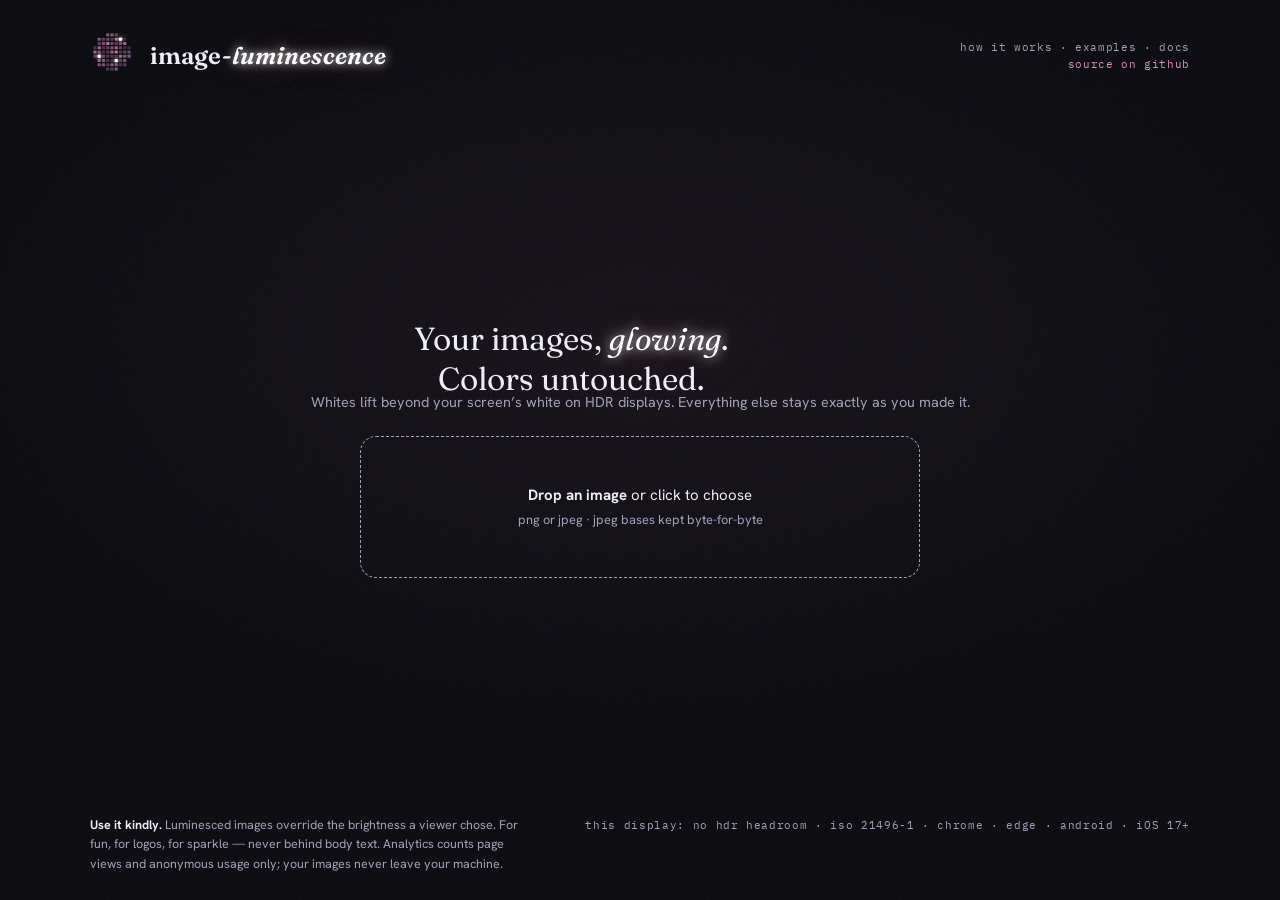
==== docs/index.html @ b73b21b4 "HDR reveal: two pictures in one file luminescence_reveal.py stores the per-pixel ratio between two i" ====
<!DOCTYPE html>
<html lang="en">
<head>
<meta charset="utf-8">
<meta name="viewport" content="width=device-width, initial-scale=1">
<title>image-luminescence</title>
<meta name="description" content="Make your images glow on HDR displays. Free, private, runs entirely in your browser.">
<meta property="og:type" content="website">
<meta property="og:title" content="image-luminescence">
<meta property="og:description" content="Make your images glow on HDR displays. Your colors stay exactly yours. Free, in your browser, no uploads.">
<meta property="og:url" content="https://kwicz.github.io/image-luminescence/">
<meta property="og:image" content="https://kwicz.github.io/image-luminescence/assets/og-preview.png">
<meta property="og:image:width" content="1200">
<meta property="og:image:height" content="630">
<meta name="twitter:card" content="summary_large_image">
<meta name="twitter:title" content="image-luminescence">
<meta name="twitter:description" content="Make your images glow on HDR displays. Your colors stay exactly yours. Free, in your browser, no uploads.">
<meta name="twitter:image" content="https://kwicz.github.io/image-luminescence/assets/og-preview.png">
<script type="application/ld+json">
{
  "@context": "https://schema.org",
  "@graph": [
    {
      "@type": "WebApplication",
      "name": "image-luminescence",
      "url": "https://kwicz.github.io/image-luminescence/",
      "description": "Free browser tool that makes images glow on HDR displays. Converts PNG or JPEG into an Ultra HDR gain-map JPEG whose whites render brighter than the screen's normal white, while every color stays pixel-exact. Runs entirely client-side; images never leave the machine.",
      "applicationCategory": "DesignApplication",
      "operatingSystem": "Any (runs in the browser)",
      "browserRequirements": "Chrome or Edge on an HDR display to see the glow",
      "offers": { "@type": "Offer", "price": "0", "priceCurrency": "USD" },
      "image": "https://kwicz.github.io/image-luminescence/assets/og-preview.png",
      "featureList": [
        "Converts sRGB images to Ultra HDR (ISO 21496-1) gain-map JPEGs",
        "Whites glow up to the display's maximum brightness",
        "Colors preserved exactly; JPEG bases kept byte-for-byte",
        "Adjustable glow strength and threshold",
        "No uploads; all conversion happens in the browser",
        "Open-source command-line version available"
      ],
      "softwareHelp": "https://github.com/kwicz/image-luminescence"
    },
    {
      "@type": "FAQPage",
      "mainEntity": [
        {
          "@type": "Question",
          "name": "How do glowing HDR images work?",
          "acceptedAnswer": {
            "@type": "Answer",
            "text": "A gain-map file contains two images: the untouched sRGB image, plus a hidden grayscale glow map marking which pixels may exceed the screen's normal white and by how much. HDR displays apply the map; everything else ignores it and shows a normal image. It is the ISO 21496-1 gain map format, the same mechanism iPhone photos have used since iOS 17."
          }
        },
        {
          "@type": "Question",
          "name": "Which displays show the glow?",
          "acceptedAnswer": {
            "@type": "Answer",
            "text": "Screens with HDR brightness headroom: MacBook Pro 2021 and later glows strongly, other Mac laptops from around 2016 glow gently when dimmed, iPhone 12 and later, most OLED phones, and true HDR monitors and TVs. Standard-range screens show correct colors with no glow. Headroom grows as screen brightness is lowered."
          }
        },
        {
          "@type": "Question",
          "name": "Which apps and browsers show the glow?",
          "acceptedAnswer": {
            "@type": "Answer",
            "text": "Chrome and Edge on HDR displays, Android, and iOS 17+ Photos render gain-map glow. macOS Preview shows correct colors without the boost. Anywhere unsupported, the image simply looks normal."
          }
        },
        {
          "@type": "Question",
          "name": "Do glowing images change the original colors?",
          "acceptedAnswer": {
            "@type": "Answer",
            "text": "No. The base image keeps the original sRGB pixels, byte-for-byte for JPEG input. The glow travels as separate metadata, so viewers that do not support it show the image exactly as authored."
          }
        },
        {
          "@type": "Question",
          "name": "Why do glowing LinkedIn company logos work?",
          "acceptedAnswer": {
            "@type": "Answer",
            "text": "LinkedIn preserves PNG color profiles on company-page logos, so a PNG converted to Rec.2020 PQ with a BT.2100 PQ profile keeps its glow there. Pipelines that re-encode images, like Slack, strip gain maps (leaving a normal image) and can render PQ PNGs washed out, which is why the gain-map JPEG is the safer default."
          }
        }
      ]
    }
  ]
}
</script>
<!-- Google tag (gtag.js) -->
<script async src="https://www.googletagmanager.com/gtag/js?id=G-KRL29RBPX2"></script>
<script>
  window.dataLayer = window.dataLayer || [];
  function gtag(){dataLayer.push(arguments);}
  gtag('js', new Date());

  gtag('config', 'G-KRL29RBPX2');
</script>
<link rel="icon" type="image/svg+xml" href="favicon.svg">
<link rel="icon" type="image/png" href="favicon.png">
<link rel="preconnect" href="https://fonts.googleapis.com">
<link rel="preconnect" href="https://fonts.gstatic.com" crossorigin>
<link href="https://fonts.googleapis.com/css2?family=Fraunces:ital,opsz,wght@0,9..144,380..700;1,9..144,380..700&family=Hanken+Grotesk:wght@400;700&family=IBM+Plex+Mono:wght@400;500&display=swap" rel="stylesheet">
<link rel="stylesheet" href="style.css">
</head>
<body>
<main>
  <header>
    <a id="home-link" href="#" aria-label="Back to the converter">
      <svg id="orb" width="44" height="44" viewBox="0 0 150 150" role="img"
           aria-label="image-luminescence mark"></svg>
    </a>
    <h1><a id="wordmark-link" href="#">image-<span class="lumi">luminescence</span></a></h1>
    <nav class="readout" aria-label="Site">
      <a href="#how" data-room="how">how it works</a> &middot;
      <a href="#examples" data-room="examples">examples</a> &middot;
      <a href="#docs" data-room="docs">docs</a><br>
      <a href="https://github.com/kwicz/image-luminescence" class="ext">source on github</a>
    </nav>
  </header>

  <div class="stage">

    <!-- room: home / the tool -->
    <section class="room active" id="room-home">
      <div id="intro">
        <p class="lede">Your images, <em>glowing</em>.<br>Colors untouched.</p>
        <p class="sub">Whites lift beyond your screen&rsquo;s white on HDR displays. Everything else stays exactly as you made it.</p>
      </div>

      <div id="dropzone" tabindex="0" role="button"
           aria-label="Choose or drop an image to luminesce">
        <p><strong>Drop an image</strong> or click to choose</p>
        <p class="small">png or jpeg &middot; jpeg bases kept byte-for-byte</p>
        <input type="file" id="file-input" accept="image/png,image/jpeg" hidden>
      </div>

      <div id="workbench" hidden>
        <div class="compare">
          <figure>
            <figcaption>original</figcaption>
            <img id="img-before" alt="Original image">
          </figure>
          <figure>
            <figcaption>luminesced</figcaption>
            <img id="img-after" alt="Luminesced image (glows on HDR displays)">
          </figure>
        </div>
        <div class="bench-row">
          <label>glow strength
            <input type="range" id="boost" min="1.1" max="49.26" step="0.01" value="49.26">
            <span class="val" id="boost-label">max &middot; 10,000 nits</span>
          </label>
          <label>glow threshold
            <input type="range" id="knee" min="0.5" max="0.99" step="0.01" value="0.85">
            <span class="val" id="knee-label">85% &middot; near-whites only</span>
          </label>
          <button id="convert">Luminesce</button>
          <a id="download" class="button ghost">Download</a>
          <button id="reset" class="ghost" type="button">New image</button>
        </div>
      </div>
    </section>

    <!-- room: how it works -->
    <section class="room" id="room-how">
      <p class="lede">One file, <em>two</em> images.</p>
      <div class="beats">
        <div class="beat">
          <div class="beat-visual"><img src="assets/disco-ball.png" alt="" aria-hidden="true"></div>
          <p><strong>Your image, untouched.</strong> The file&rsquo;s base is
          your exact sRGB pixels &mdash; byte-for-byte when you feed it a jpeg.
          Every display on earth shows your true colors.</p>
        </div>
        <div class="beat">
          <div class="beat-visual"><img src="assets/disco-ball-stencil.png" alt="" aria-hidden="true"></div>
          <p><strong>A glow map rides along.</strong> A second, hidden
          grayscale image &mdash; this is the disco ball&rsquo;s, for real.
          White pixels mean &ldquo;boost the matching pixel,&rdquo; black
          means &ldquo;leave it alone.&rdquo; Nothing in your image is
          blurred or changed.</p>
        </div>
        <div class="beat">
          <div class="beat-visual result" aria-hidden="true"><span></span></div>
          <p><strong>HDR displays apply it.</strong> Capable screens boost the
          marked pixels into brightness headroom. Everything else ignores the
          stencil and sees a perfectly normal jpeg.</p>
        </div>
      </div>
      <div class="curve-strip">
        <svg width="270" height="104" viewBox="0 0 270 104" role="img"
             aria-label="The gain curve: flat at no boost until the threshold, then rising smoothly to full strength at pure white">
          <line x1="18" y1="86" x2="256" y2="86" stroke="#27273a" stroke-width="1"/>
          <line x1="18" y1="86" x2="18" y2="10" stroke="#27273a" stroke-width="1"/>
          <path d="M18 84 L172 84 Q216 84 248 22" fill="none"
                stroke="#e08dba" stroke-width="2" stroke-linecap="round"/>
          <circle cx="248" cy="22" r="4" fill="#ffffff" filter="url(#curve-glow)"/>
          <line x1="172" y1="84" x2="172" y2="92" stroke="#a3a1b8" stroke-width="1"/>
          <text x="172" y="102" text-anchor="middle" class="curve-label">threshold</text>
          <text x="242" y="12" text-anchor="end" class="curve-label">strength</text>
          <text x="18" y="102" class="curve-label">black</text>
          <text x="256" y="102" text-anchor="end" class="curve-label">white</text>
          <defs><filter id="curve-glow" x="-200%" y="-200%" width="500%" height="500%">
            <feDropShadow dx="0" dy="0" stdDeviation="3" flood-color="#ffffff" flood-opacity="0.9"/>
            <feDropShadow dx="0" dy="0" stdDeviation="7" flood-color="#e08dba" flood-opacity="0.6"/>
          </filter></defs>
        </svg>
        <p class="sub curve-note">The curve behind the sliders: nothing is
        boosted until a pixel nears white, then the glow ramps to full
        strength. The format is the ISO 21496-1 gain map &mdash; the same
        mechanism every iPhone photo has used since iOS 17.</p>
      </div>
    </section>

    <!-- room: examples -->
    <section class="room" id="room-examples">
      <div class="compare">
        <figure>
          <figcaption>original</figcaption>
          <img src="assets/disco-ball.png" alt="Watercolor disco ball, original">
        </figure>
        <figure>
          <figcaption>gain-map jpeg &middot; the default</figcaption>
          <img src="assets/disco-ball-luminescence.jpg" alt="Watercolor disco ball, luminesced — glows on HDR displays">
        </figure>
        <figure>
          <figcaption>pq png &middot; for pipelines like linkedin</figcaption>
          <img src="assets/disco-ball-pq.png" alt="PQ version — glows where color profiles survive; looks washed out in viewers that ignore them">
        </figure>
      </div>
      <p class="sub"><strong>Now drag your screen brightness down.</strong>
      Everything dims except the luminesced whites &mdash; the grout between
      tiles holds its intensity like it&rsquo;s lit from behind. Converted
      files glow <em>in the browser</em> &mdash; Chrome is the sure thing;
      desktop image viewers often show correct colors without the boost.</p>
    </section>

    <!-- room: docs -->
    <section class="room" id="room-docs">
      <p class="lede">Take it <em>home</em>.</p>
      <div class="docs-grid">
        <div class="doc-card">
          <p class="doc-title">command line</p>
          <pre>git clone https://github.com/kwicz/image-luminescence
cd image-luminescence
brew install imagemagick libultrahdr
pip3 install numpy  <span class="c"># skip if you have xcode clt</span>
python3 luminescence.py logo.png
<span class="c"># -&gt; logo-luminescence.jpg</span>

--boost 49.26  <span class="c">glow ceiling, default max</span>
--knee  0.85   <span class="c">how near white before glow</span></pre>
          <p class="doc-title">which tool</p>
          <p class="doc-body"><strong>Two converters, two strategies.</strong>
          <code>luminescence.py</code> makes gain-map jpegs: glow as
          removable metadata, safe everywhere &mdash; pipelines that
          re-encode (Slack) just show a normal image. Use it by default.
          <code>luminescence_pq.py</code> makes PQ pngs: glow baked into
          the pixels, survives pipelines that keep PNG profiles (LinkedIn
          &mdash; how those glowing company icons work), but viewers that
          ignore the profile show a washed-out ghost (Slack). Only for
          destinations you&rsquo;ve verified.
          <code>luminescence_reveal.py</code> packs <em>two different
          pictures</em> into one file: SDR viewers see the first, HDR
          viewers see the file become the second. One artifact of the
          format nobody else is using.</p>
        </div>
        <div class="doc-card">
          <p class="doc-title">this page</p>
          <p class="doc-body">The converter above runs the same math compiled
          to the browser &mdash; canvas in, gain-map jpeg out. Your image
          never leaves your machine.</p>
          <p class="doc-title">roadmap</p>
          <p class="doc-body">Also: <code>brew tap kwicz/tap &amp;&amp; brew install
          image-luminescence</code>, pip install from the clone, a Figma
          plugin, and a Finder quick action. Details in the
          <a href="https://github.com/kwicz/image-luminescence">repo</a>.</p>
          <p class="doc-title">displays</p>
          <p class="doc-body">The glow needs a screen with brightness headroom.
          Rough vintages: MacBook Pro 2021+ glows hard, other Macs from
          ~2016 glow gently when dimmed, iPhone 12+ and OLED phones glow,
          and HDR monitors/TVs (roughly 2016+, real HDR &mdash; not
          &ldquo;HDR400&rdquo;) glow. Standard-range screens like
          Apple&rsquo;s Thunderbolt Display show correct colors, no glow.
          Headroom shrinks as brightness rises &mdash; dim for maximum
          glow. This page checks your display live, in the corner below.</p>
          <p class="doc-title">format</p>
          <p class="doc-body">ISO 21496-1 / Ultra HDR gain-map jpeg &middot;
          glows in Chrome and Edge on HDR displays, Android, and iOS 17+
          Photos. macOS Preview shows correct colors but may not boost.
          Anywhere unsupported it&rsquo;s simply a normal image &mdash;
          correct colors, no glow. The gain
          curve &mdash; how hard each pixel is boosted &mdash; ramps from your
          threshold to your ceiling and is stored as metadata, which is why
          macOS describes these files as &ldquo;Adaptive Gain Curve.&rdquo;</p>
        </div>
      </div>
    </section>
  </div>

  <footer>
    <p class="foot-note"><strong>Use it kindly.</strong> Luminesced images
    override the brightness a viewer chose. For fun, for logos, for sparkle
    &mdash; never behind body text.
    Analytics counts page views and anonymous usage only; your images never
    leave your machine.</p>
    <p class="foot-meta"><span id="hdr-check"></span>iso 21496-1 &middot; chrome &middot; edge &middot; android &middot; iOS 17+</p>
  </footer>
</main>
<script src="app.js"></script>
<script>
// Logo mark: disco orb as a pixel grid, three tiles luminesced.
(function () {
  const svg = document.getElementById("orb");
  const NS = "http://www.w3.org/2000/svg";
  const C = 75, R = 68, T = 11, GAP = 3.5;
  const dims = ["#3a2a3c", "#4d3350", "#5e3d5c", "#6d4668", "#804f74"];
  const pinks = ["#8a5474", "#a06288", "#b5719c", "#75577e"];
  const lit = [[2, -3], [-3, 1], [1, 2]];
  let seed = 7;
  const rand = () => (seed = (seed * 16807) % 2147483647) / 2147483647;
  for (let gy = -6; gy <= 6; gy++) {
    for (let gx = -6; gx <= 6; gx++) {
      const x = C + gx * (T + GAP), y = C + gy * (T + GAP);
      if (Math.hypot(x - C, y - C) > R - T / 2) continue;
      const rect = document.createElementNS(NS, "rect");
      rect.setAttribute("x", x - T / 2);
      rect.setAttribute("y", y - T / 2);
      rect.setAttribute("width", T);
      rect.setAttribute("height", T);
      rect.setAttribute("rx", 2.5);
      const isLit = lit.some(([lx, ly]) => lx === gx && ly === gy);
      if (isLit) {
        rect.setAttribute("fill", "#ffffff");
        rect.setAttribute("filter", "url(#bloom)");
      } else {
        const pool = rand() < 0.4 ? pinks : dims;
        rect.setAttribute("fill", pool[Math.floor(rand() * pool.length)]);
      }
      svg.appendChild(rect);
    }
  }
  const defs = document.createElementNS(NS, "defs");
  defs.innerHTML = '<filter id="bloom" x="-120%" y="-120%" width="340%" height="340%">' +
    '<feDropShadow dx="0" dy="0" stdDeviation="4" flood-color="#ffffff" flood-opacity="0.9"/>' +
    '<feDropShadow dx="0" dy="0" stdDeviation="10" flood-color="#e08dba" flood-opacity="0.6"/></filter>';
  svg.prepend(defs);
})();

const $ = (id) => document.getElementById(id);

// ---------- live display check ----------
(function () {
  const el = $("hdr-check");
  const mq = matchMedia("(dynamic-range: high)");
  const render = () => {
    el.textContent = mq.matches
      ? "this display: glow-ready · "
      : "this display: no hdr headroom · ";
    el.style.color = mq.matches ? "var(--disco)" : "";
  };
  render();
  mq.addEventListener("change", render);
})();

// ---------- rooms ----------
const rooms = { home: "room-home", how: "room-how", examples: "room-examples", docs: "room-docs" };

function showRoom(name) {
  const target = rooms[name] ? name : "home";
  document.querySelectorAll(".room").forEach((r) => r.classList.remove("active"));
  const el = $(rooms[target]);
  el.classList.add("active");
  el.classList.remove("entering");
  void el.offsetWidth; // restart the entrance animation
  el.classList.add("entering");
  document.querySelectorAll("nav [data-room]").forEach((a) => {
    a.classList.toggle("here", a.dataset.room === target);
  });
  gtag("event", "room_view", { room: target });
}

window.addEventListener("hashchange", () => showRoom(location.hash.slice(1)));
document.querySelectorAll("#home-link, #wordmark-link").forEach((a) =>
  a.addEventListener("click", (e) => {
    e.preventDefault();
    history.pushState(null, "", location.pathname);
    showRoom("home");
  })
);
if (location.hash) showRoom(location.hash.slice(1));

// ---------- converter ----------
let currentFile = null;
let outName = "luminesced.jpg";

$("dropzone").addEventListener("click", () => $("file-input").click());
$("dropzone").addEventListener("keydown", (e) => {
  if (e.key === "Enter" || e.key === " ") $("file-input").click();
});
$("dropzone").addEventListener("dragover", (e) => {
  e.preventDefault();
  $("dropzone").classList.add("hover");
});
$("dropzone").addEventListener("dragleave", () => $("dropzone").classList.remove("hover"));
$("dropzone").addEventListener("drop", (e) => {
  e.preventDefault();
  $("dropzone").classList.remove("hover");
  if (e.dataTransfer.files[0]) pick(e.dataTransfer.files[0]);
});
$("file-input").addEventListener("change", () => {
  if ($("file-input").files[0]) pick($("file-input").files[0]);
});

function pick(file) {
  currentFile = file;
  outName = file.name.replace(/\.[^.]*$/, "") + "-luminescence.jpg";
  $("intro").hidden = true;
  $("dropzone").hidden = true;
  $("workbench").hidden = false;
  $("img-before").src = URL.createObjectURL(file);
  convert();
}

$("download").addEventListener("click", () => gtag("event", "download"));

$("reset").addEventListener("click", () => {
  currentFile = null;
  $("workbench").hidden = true;
  $("intro").hidden = false;
  $("dropzone").hidden = false;
  $("file-input").value = "";
});

$("boost").addEventListener("input", () => {
  const v = parseFloat($("boost").value);
  $("boost-label").textContent = v >= 49.26 ? "max · 10,000 nits" : v.toFixed(1) + "x over sdr white";
});
$("knee").addEventListener("input", () => {
  $("knee-label").textContent = Math.round($("knee").value * 100) + "% · " +
    ($("knee").value > 0.8 ? "near-whites only" : "deeper into midtones");
});
$("convert").addEventListener("click", convert);

async function convert() {
  if (!currentFile) return;
  $("convert").disabled = true;
  $("convert").textContent = "Working…";
  try {
    const bytes = await luminesce(currentFile, {
      boost: parseFloat($("boost").value),
      knee: parseFloat($("knee").value),
    });
    const blob = new Blob([bytes], { type: "image/jpeg" });
    const url = URL.createObjectURL(blob);
    $("img-after").src = url;
    $("download").href = url;
    $("download").download = outName;
    gtag("event", "convert", {
      boost: parseFloat($("boost").value),
      knee: parseFloat($("knee").value),
    });
  } catch (err) {
    alert("Conversion failed: " + err.message);
  } finally {
    $("convert").disabled = false;
    $("convert").textContent = "Luminesce";
  }
}
</script>
</body>
</html>
---- docs/style.css ----
/* image-luminescence — the interface is a dark room.
 * One viewport on desktop. No eyebrows. No borders except buttons and
 * the dropzone. No side rails, ever. Interactions get brighter, never
 * darker. */

:root {
  --void: #0a0a0f;
  --room: #14141c;
  --dim: #a3a1b8;
  --ink: #f1eff8;
  --disco: #e08dba;
  --disco-deep: #cb7aa3;
  --phosphor: #ffffff;
  --bloom-core: rgba(255, 255, 255, 0.85);
  --bloom-halo: rgba(224, 141, 186, 0.45);
  --serif: "Fraunces", "Iowan Old Style", Georgia, serif;
  --sans: "Hanken Grotesk", -apple-system, "Segoe UI", sans-serif;
  --mono: "IBM Plex Mono", ui-monospace, Menlo, monospace;
}

* { box-sizing: border-box; }

html, body { height: 100%; }

body {
  margin: 0;
  background:
    radial-gradient(ellipse 90% 70% at 50% 38%, rgba(224, 141, 186, 0.06), transparent 60%),
    var(--void);
  color: var(--ink);
  font: 15px/1.55 var(--sans);
}

/* film grain over everything, beneath nothing */
body::after {
  content: "";
  position: fixed;
  inset: 0;
  pointer-events: none;
  opacity: 0.055;
  background-image: url("data:image/svg+xml,%3Csvg xmlns='http://www.w3.org/2000/svg' width='300' height='300'%3E%3Cfilter id='n'%3E%3CfeTurbulence type='fractalNoise' baseFrequency='0.9' numOctaves='2'/%3E%3C/filter%3E%3Crect width='300' height='300' filter='url(%23n)'/%3E%3C/svg%3E");
}

main {
  min-height: 100dvh;
  display: grid;
  grid-template-rows: auto 1fr auto;
  max-width: 1180px;
  margin: 0 auto;
  padding: 30px 40px 26px;
  gap: 18px;
}

/* ---------- top bar: mark + wordmark ---------- */
header {
  display: flex;
  align-items: center;
  gap: 16px;
}
header svg { flex: 0 0 auto; }
h1 {
  font-family: var(--serif);
  font-weight: 620;
  font-size: 1.5rem;
  letter-spacing: 0.005em;
  margin: 0;
}
h1 .lumi {
  font-style: italic;
  color: var(--phosphor);
  text-shadow: 0 0 10px var(--bloom-core), 0 0 34px var(--bloom-halo);
}
.readout {
  font-family: var(--mono);
  font-size: 0.68rem;
  letter-spacing: 0.06em;
  color: var(--dim);
  margin-left: auto;
  text-align: right;
}
.readout a { color: var(--disco); text-decoration: none; }
.readout a:hover { text-decoration: underline; }

/* ---------- the stage ---------- */
.stage {
  display: flex;
  flex-direction: column;
  justify-content: center;
  align-items: center;
  gap: 22px;
  min-height: 0;
}

.lede {
  font-family: var(--serif);
  font-weight: 380;
  font-size: clamp(1.3rem, 2.6vw, 2rem);
  line-height: 1.25;
  text-align: center;
  max-width: 26ch;
  margin: 0;
  text-wrap: balance;
}
.lede em {
  font-style: italic;
  color: var(--phosphor);
  text-shadow: 0 0 12px var(--bloom-core), 0 0 40px var(--bloom-halo);
}
.sub {
  color: var(--dim);
  text-align: center;
  margin: -8px 0 0;
  font-size: 0.9rem;
}

#dropzone {
  width: min(560px, 100%);
  padding: 44px 24px;
  border: 1px dashed var(--dim);
  border-radius: 16px;
  text-align: center;
  cursor: pointer;
  transition: border-color 0.18s ease, box-shadow 0.18s ease;
}
#dropzone.hover,
#dropzone:hover,
#dropzone:focus-visible {
  border-color: var(--phosphor);
  box-shadow: 0 0 34px rgba(224, 141, 186, 0.16);
  outline: none;
}
#dropzone p { margin: 3px 0; }
#dropzone strong { color: var(--ink); font-weight: 700; }
#dropzone .small { color: var(--dim); font-size: 0.8rem; }

/* ---------- working state ---------- */
#workbench {
  display: flex;
  flex-direction: column;
  align-items: center;
  gap: 18px;
  width: 100%;
  min-height: 0;
}
.compare {
  display: flex;
  gap: 18px;
  justify-content: center;
  align-items: flex-start;
  min-height: 0;
}
.compare figure { margin: 0; min-width: 0; }
.compare figcaption {
  font-family: var(--mono);
  font-size: 0.68rem;
  letter-spacing: 0.08em;
  text-transform: uppercase;
  color: var(--dim);
  margin-bottom: 7px;
}
.compare img {
  max-width: 100%;
  max-height: 44vh;
  border-radius: 10px;
  background: #fff;
  display: block;
}

.bench-row {
  display: flex;
  flex-wrap: wrap;
  gap: 20px 28px;
  align-items: end;
  justify-content: center;
  background: var(--room);
  border-radius: 14px;
  padding: 16px 22px;
}
.bench-row label {
  display: flex;
  flex-direction: column;
  gap: 5px;
  font-size: 0.75rem;
  color: var(--dim);
  min-width: 190px;
}
.bench-row input[type="range"] { accent-color: var(--disco); }
.bench-row .val {
  font-family: var(--mono);
  font-size: 0.72rem;
  color: var(--ink);
}

button, .button {
  font: 700 0.95rem var(--sans);
  background: var(--phosphor);
  color: #14060e;
  border: 1px solid var(--phosphor);
  border-radius: 999px;
  padding: 11px 28px;
  cursor: pointer;
  text-decoration: none;
  display: inline-block;
  box-shadow: 0 0 10px var(--bloom-core), 0 0 30px var(--bloom-halo);
  transition: box-shadow 0.18s ease;
}
button:hover, .button:hover,
button:focus-visible, .button:focus-visible {
  box-shadow: 0 0 16px var(--bloom-core), 0 0 60px 6px var(--bloom-halo);
  outline: none;
}
button:disabled { opacity: 0.65; cursor: wait; box-shadow: none; }

.ghost {
  background: transparent;
  color: var(--ink);
  border: 1px solid var(--dim);
  box-shadow: none;
  font-weight: 400;
}
.ghost:hover, .ghost:focus-visible {
  border-color: var(--phosphor);
  box-shadow: 0 0 18px rgba(224, 141, 186, 0.22);
}

/* ---------- footer ---------- */
footer {
  display: flex;
  justify-content: space-between;
  gap: 24px;
  align-items: baseline;
}
footer p { margin: 0; }
.foot-note {
  color: var(--dim);
  font-size: 0.78rem;
  max-width: 62ch;
}
.foot-note strong { color: var(--ink); }
.foot-meta {
  font-family: var(--mono);
  font-size: 0.68rem;
  letter-spacing: 0.06em;
  color: var(--dim);
  white-space: nowrap;
}

[hidden] { display: none !important; }

/* ---------- rooms ---------- */
.room { display: none; }
.room.active {
  display: flex;
  flex-direction: column;
  justify-content: center;
  align-items: center;
  gap: 22px;
  width: 100%;
  min-height: 0;
}
.room.entering { animation: room-in 0.45s cubic-bezier(0.2, 0.7, 0.2, 1) both; }
@keyframes room-in {
  from { opacity: 0; transform: translateY(14px); }
  to   { opacity: 1; transform: none; }
}

header a { color: inherit; text-decoration: none; }
nav [data-room] { color: var(--dim); transition: color 0.15s ease, text-shadow 0.15s ease; }
nav [data-room]:hover { color: var(--ink); text-decoration: none; }
nav [data-room].here {
  color: var(--phosphor);
  text-shadow: 0 0 8px var(--bloom-halo);
}
nav .ext { color: var(--disco); }

/* how it works */
.beats {
  display: grid;
  grid-template-columns: repeat(3, minmax(0, 1fr));
  gap: 18px;
  max-width: 940px;
}
.beat {
  background: var(--room);
  border-radius: 14px;
  padding: 20px;
}
.beat p { margin: 14px 0 0; font-size: 0.85rem; color: var(--dim); }
.beat strong { color: var(--ink); display: block; margin-bottom: 4px; }
.beat-visual {
  height: 110px;
  border-radius: 10px;
  background: var(--void);
  display: flex;
  align-items: center;
  justify-content: center;
  overflow: hidden;
}
.beat-visual img { height: 90px; border-radius: 6px; }
.beat-visual.stencil {
  background:
    radial-gradient(circle 26px at 50% 46%, rgba(255,255,255,0.95), rgba(255,255,255,0.12) 70%, transparent 75%),
    #000;
}
.beat-visual.result span {
  width: 56px; height: 56px; border-radius: 50%;
  background: var(--phosphor);
  box-shadow: 0 0 14px var(--bloom-core), 0 0 48px 8px var(--bloom-halo);
}
.room.entering .beat { animation: room-in 0.5s cubic-bezier(0.2, 0.7, 0.2, 1) both; }
.room.entering .beat:nth-child(2) { animation-delay: 0.08s; }
.room.entering .beat:nth-child(3) { animation-delay: 0.16s; }

/* docs */
.docs-grid {
  display: grid;
  grid-template-columns: minmax(0, 1.2fr) minmax(0, 1fr);
  gap: 18px;
  max-width: 940px;
  width: 100%;
}
.doc-card {
  background: var(--room);
  border-radius: 14px;
  padding: 20px 22px;
  min-width: 0;
}
.doc-title {
  font-family: var(--mono);
  font-size: 0.68rem;
  letter-spacing: 0.14em;
  text-transform: uppercase;
  color: var(--disco);
  margin: 0 0 8px;
}
.doc-title + .doc-title, .doc-body + .doc-title { margin-top: 16px; }
.doc-body { margin: 0; font-size: 0.85rem; color: var(--dim); }
.doc-body a { color: var(--disco); }
.doc-card pre {
  margin: 0;
  font-family: var(--mono);
  font-size: 0.74rem;
  line-height: 1.75;
  color: var(--ink);
  overflow-x: auto;
}
.doc-card pre .c { color: var(--dim); }

.curve-strip {
  display: flex;
  gap: 26px;
  align-items: center;
  justify-content: center;
  flex-wrap: wrap;
  max-width: 940px;
}
.curve-strip svg { flex: 0 0 auto; }
.curve-note { text-align: left; max-width: 46ch; margin: 0; }
.curve-label {
  font-family: var(--mono);
  font-size: 9px;
  letter-spacing: 0.08em;
  fill: #a3a1b8;
}

@media (max-width: 900px) {
  .beats, .docs-grid { grid-template-columns: 1fr; }
}

/* one viewport on desktop; phones scroll naturally */
@media (min-width: 900px) and (min-height: 620px) {
  html, body { overflow: hidden; scrollbar-gutter: auto; }
  main { height: 100dvh; }
}
@media (max-width: 700px) {
  main { padding: 22px 20px; }
  .compare { flex-direction: column; align-items: center; }
  .compare img { max-height: 36vh; }
  .readout { display: none; }
  footer { flex-direction: column; gap: 8px; }
  .foot-meta { white-space: normal; }
}
@media (prefers-reduced-motion: reduce) {
  * { transition: none !important; }
}
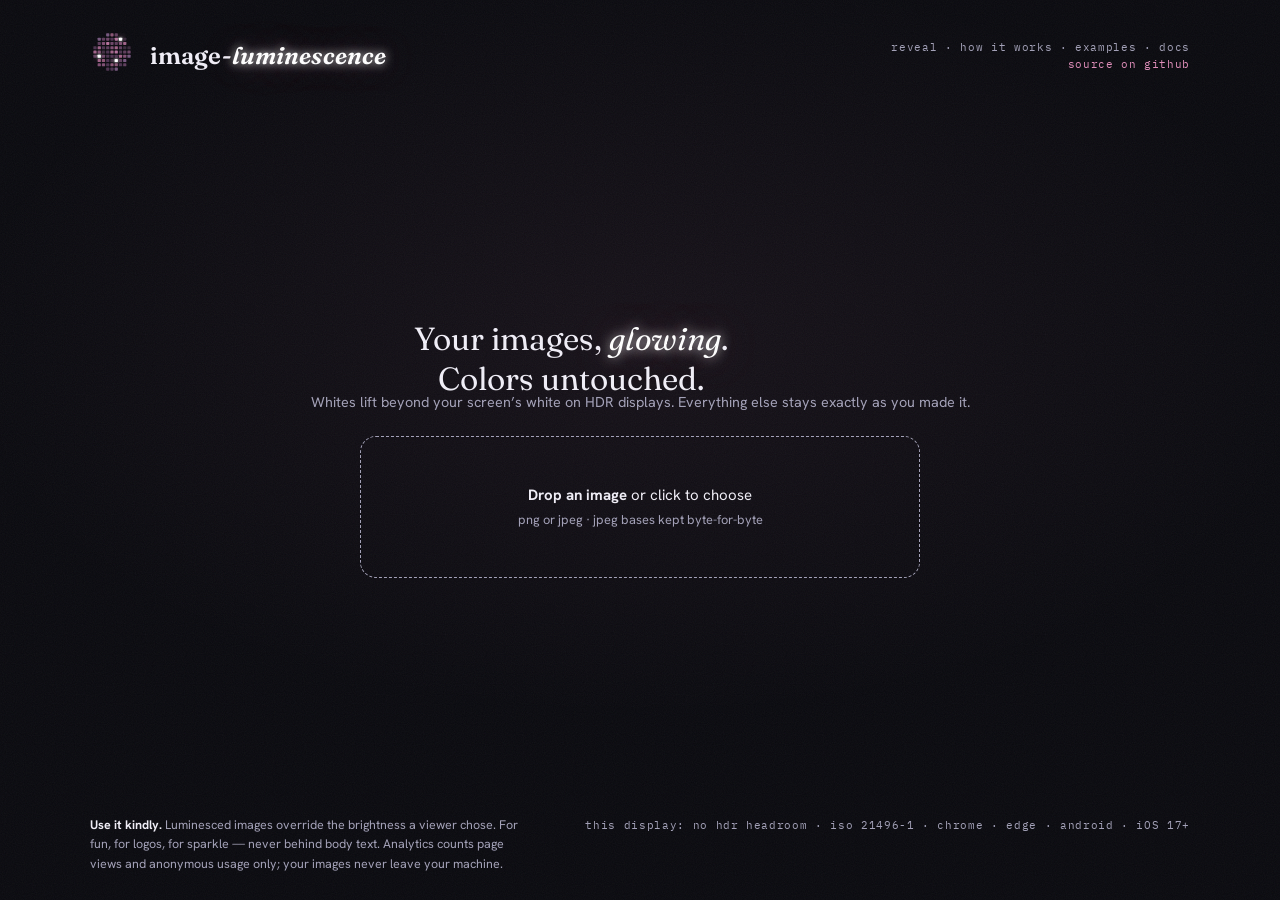
==== commit 5f7128a0: "Website reveal room: two pictures in one file, in the browser New nav room with dual dropzones (ever" ====
--- a/docs/index.html
+++ b/docs/index.html
@@ -113,6 +113,7 @@
     </a>
     <h1><a id="wordmark-link" href="#">image-<span class="lumi">luminescence</span></a></h1>
     <nav class="readout" aria-label="Site">
+      <a href="#reveal" data-room="reveal">reveal</a> &middot;
       <a href="#how" data-room="how">how it works</a> &middot;
       <a href="#examples" data-room="examples">examples</a> &middot;
       <a href="#docs" data-room="docs">docs</a><br>
@@ -161,6 +162,46 @@
           <button id="reset" class="ghost" type="button">New image</button>
         </div>
       </div>
+    </section>
+
+    <!-- room: reveal -->
+    <section class="room" id="room-reveal">
+      <div id="reveal-intro">
+        <p class="lede">One file, <em>two</em> pictures.</p>
+        <p class="sub">SDR screens see the first picture. HDR screens see
+        the file become the second. Nobody sees both.</p>
+      </div>
+      <div class="reveal-drops">
+        <div class="dropzone-mini" id="drop-a" tabindex="0" role="button"
+             aria-label="Choose the picture everyone sees">
+          <p><strong>Everyone sees</strong></p>
+          <p class="small" id="name-a">drop or click</p>
+          <input type="file" id="file-a" accept="image/png,image/jpeg" hidden>
+        </div>
+        <div class="dropzone-mini" id="drop-b" tabindex="0" role="button"
+             aria-label="Choose the picture HDR displays reveal">
+          <p><strong>HDR reveals</strong></p>
+          <p class="small" id="name-b">drop or click</p>
+          <input type="file" id="file-b" accept="image/png,image/jpeg" hidden>
+        </div>
+      </div>
+      <div class="bench-row" id="reveal-bench">
+        <label>mode
+          <select id="reveal-mode">
+            <option value="2" selected>switch &middot; flips on HDR displays</option>
+            <option value="6">crossfade &middot; follows the brightness slider</option>
+          </select>
+        </label>
+        <button id="reveal-go" disabled>Reveal</button>
+        <a id="reveal-download" class="button ghost" hidden>Download</a>
+      </div>
+      <figure id="reveal-result" hidden>
+        <figcaption>the file &middot; what you see depends on your display</figcaption>
+        <img id="reveal-img" alt="Reveal result — SDR displays show the first picture, HDR displays the second">
+      </figure>
+      <p class="sub small">The second picture appears at normal brightness
+      &mdash; this is a picture swap, not a flashbang. Thumbnails always
+      show the first picture.</p>
     </section>
 
     <!-- room: how it works -->
@@ -365,7 +406,7 @@
 })();
 
 // ---------- rooms ----------
-const rooms = { home: "room-home", how: "room-how", examples: "room-examples", docs: "room-docs" };
+const rooms = { home: "room-home", reveal: "room-reveal", how: "room-how", examples: "room-examples", docs: "room-docs" };
 
 function showRoom(name) {
   const target = rooms[name] ? name : "home";
@@ -442,6 +483,52 @@
     ($("knee").value > 0.8 ? "near-whites only" : "deeper into midtones");
 });
 $("convert").addEventListener("click", convert);
+
+// ---------- reveal room ----------
+const revealFiles = { a: null, b: null };
+for (const k of ["a", "b"]) {
+  const zone = $("drop-" + k), input = $("file-" + k);
+  zone.addEventListener("click", () => input.click());
+  zone.addEventListener("keydown", (e) => {
+    if (e.key === "Enter" || e.key === " ") input.click();
+  });
+  zone.addEventListener("dragover", (e) => { e.preventDefault(); zone.classList.add("hover"); });
+  zone.addEventListener("dragleave", () => zone.classList.remove("hover"));
+  zone.addEventListener("drop", (e) => {
+    e.preventDefault();
+    zone.classList.remove("hover");
+    if (e.dataTransfer.files[0]) pickReveal(k, e.dataTransfer.files[0]);
+  });
+  input.addEventListener("change", () => {
+    if (input.files[0]) pickReveal(k, input.files[0]);
+  });
+}
+function pickReveal(k, file) {
+  revealFiles[k] = file;
+  $("name-" + k).textContent = file.name;
+  $("reveal-go").disabled = !(revealFiles.a && revealFiles.b);
+}
+$("reveal-go").addEventListener("click", async () => {
+  $("reveal-go").disabled = true;
+  $("reveal-go").textContent = "Working…";
+  try {
+    const headroom = parseFloat($("reveal-mode").value);
+    const bytes = await reveal(revealFiles.a, revealFiles.b, { headroom });
+    const url = URL.createObjectURL(new Blob([bytes], { type: "image/jpeg" }));
+    $("reveal-img").src = url;
+    $("reveal-result").hidden = false;
+    const name = revealFiles.a.name.replace(/\.[^.]*$/, "") + "-reveal.jpg";
+    $("reveal-download").href = url;
+    $("reveal-download").download = name;
+    $("reveal-download").hidden = false;
+    gtag("event", "reveal", { headroom });
+  } catch (err) {
+    alert("Reveal failed: " + err.message);
+  } finally {
+    $("reveal-go").disabled = false;
+    $("reveal-go").textContent = "Reveal";
+  }
+});
 
 async function convert() {
   if (!currentFile) return;
--- a/docs/style.css
+++ b/docs/style.css
@@ -273,6 +273,39 @@
 }
 nav .ext { color: var(--disco); }
 
+/* reveal room */
+.reveal-drops { display: flex; gap: 16px; flex-wrap: wrap; justify-content: center; }
+.dropzone-mini {
+  padding: 22px 30px;
+  border: 1px dashed var(--dim);
+  border-radius: 12px;
+  text-align: center;
+  cursor: pointer;
+  min-width: 220px;
+  transition: border-color 0.18s ease, box-shadow 0.18s ease;
+}
+.dropzone-mini.hover, .dropzone-mini:hover, .dropzone-mini:focus-visible {
+  border-color: var(--phosphor);
+  box-shadow: 0 0 26px rgba(224, 141, 186, 0.14);
+  outline: none;
+}
+.dropzone-mini p { margin: 2px 0; }
+.dropzone-mini .small { color: var(--dim); font-size: 0.78rem; }
+#reveal-bench select {
+  background: var(--void);
+  color: var(--ink);
+  border: 1px solid var(--dim);
+  border-radius: 8px;
+  padding: 8px 10px;
+  font: inherit;
+}
+#reveal-result { margin: 0; }
+#reveal-result img { max-height: 30vh; border-radius: 10px; background: #fff; display: block; }
+#reveal-result figcaption {
+  font-family: var(--mono); font-size: 0.68rem; letter-spacing: 0.08em;
+  text-transform: uppercase; color: var(--dim); margin-bottom: 7px;
+}
+
 /* how it works */
 .beats {
   display: grid;
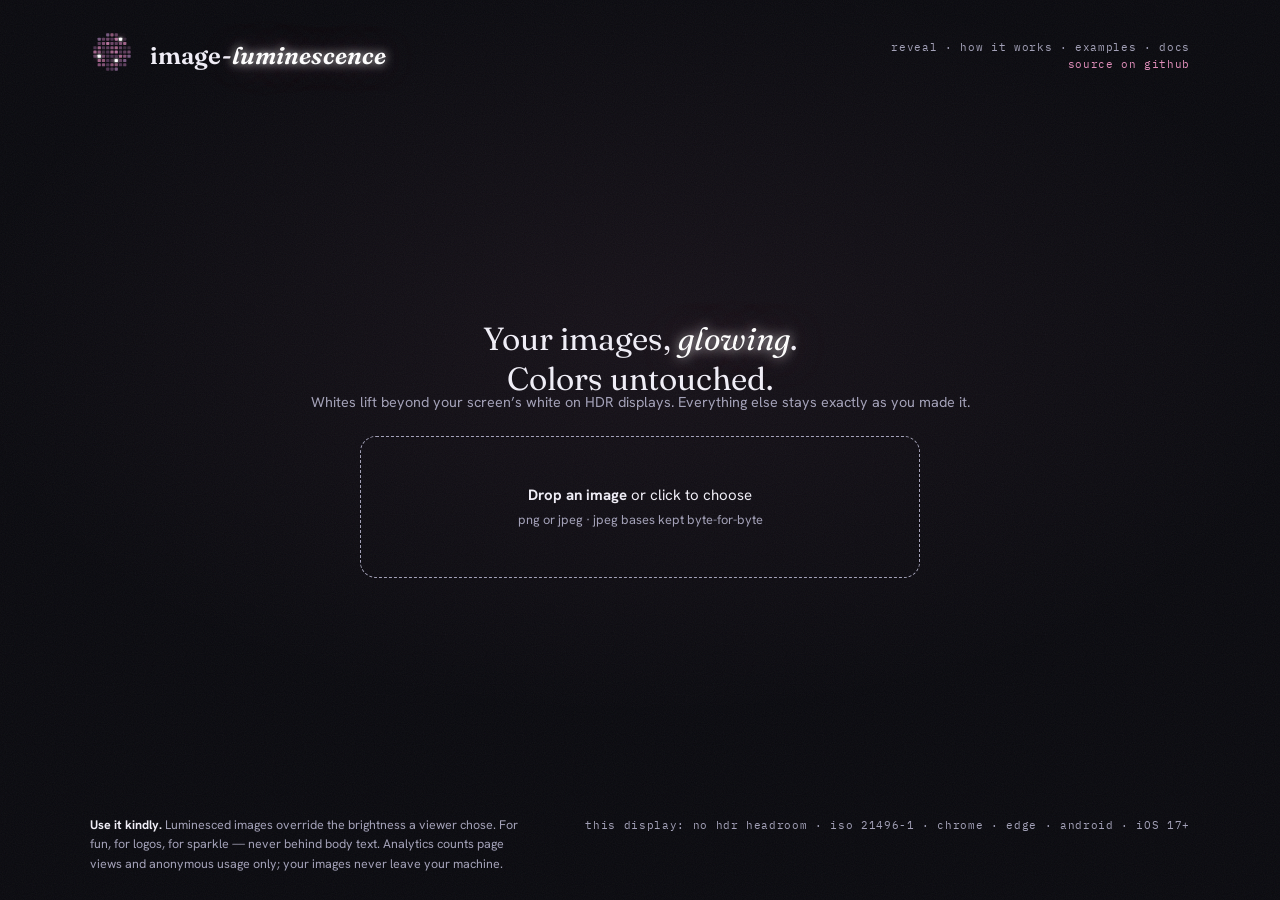
==== commit cd9ff103: "Docs: concrete viewing instruction — set screen brightness to about 50%" ====
--- a/docs/index.html
+++ b/docs/index.html
@@ -56,7 +56,7 @@
           "name": "Which displays show the glow?",
           "acceptedAnswer": {
             "@type": "Answer",
-            "text": "Screens with HDR brightness headroom: MacBook Pro 2021 and later glows strongly, other Mac laptops from around 2016 glow gently when dimmed, iPhone 12 and later, most OLED phones, and true HDR monitors and TVs. Standard-range screens show correct colors with no glow. Headroom grows as screen brightness is lowered."
+            "text": "Screens with HDR brightness headroom: MacBook Pro 2021 and later glows strongly, other Mac laptops from around 2016 glow gently when dimmed, iPhone 12 and later, most OLED phones, and true HDR monitors and TVs. Standard-range screens show correct colors with no glow. For the strongest glow, set screen brightness to about 50%."
           }
         },
         {
@@ -270,11 +270,28 @@
           <img src="assets/disco-ball-pq.png" alt="PQ version — glows where color profiles survive; looks washed out in viewers that ignore them">
         </figure>
       </div>
-      <p class="sub"><strong>Now drag your screen brightness down.</strong>
+      <p class="sub"><strong>Now set your screen brightness to about 50%.</strong>
       Everything dims except the luminesced whites &mdash; the grout between
       tiles holds its intensity like it&rsquo;s lit from behind. Converted
       files glow <em>in the browser</em> &mdash; Chrome is the sure thing;
       desktop image viewers often show correct colors without the boost.</p>
+      <div class="compare compact">
+        <figure>
+          <figcaption>everyone sees</figcaption>
+          <img src="assets/disco-ball.png" alt="Reveal ingredient A: the disco ball">
+        </figure>
+        <figure>
+          <figcaption>hdr reveals</figcaption>
+          <img src="assets/aang.jpg" alt="Reveal ingredient B">
+        </figure>
+        <figure>
+          <figcaption>the reveal file &middot; same bytes</figcaption>
+          <img src="assets/disco-ball-reveal.jpg" alt="One file that shows A on SDR displays and B on HDR displays">
+        </figure>
+      </div>
+      <p class="sub small">The third image is one file built from the other
+      two &mdash; what it shows depends on the screen reading it. Make your
+      own in the <a href="#reveal">reveal room</a>.</p>
     </section>
 
     <!-- room: docs -->
@@ -324,8 +341,9 @@
           and HDR monitors/TVs (roughly 2016+, real HDR &mdash; not
           &ldquo;HDR400&rdquo;) glow. Standard-range screens like
           Apple&rsquo;s Thunderbolt Display show correct colors, no glow.
-          Headroom shrinks as brightness rises &mdash; dim for maximum
-          glow. This page checks your display live, in the corner below.</p>
+          Headroom shrinks as brightness rises &mdash; set your screen to
+          about 50% brightness for maximum glow. This page checks your
+          display live, in the corner below.</p>
           <p class="doc-title">format</p>
           <p class="doc-body">ISO 21496-1 / Ultra HDR gain-map jpeg &middot;
           glows in Chrome and Edge on HDR displays, Android, and iOS 17+
--- a/docs/style.css
+++ b/docs/style.css
@@ -98,9 +98,10 @@
   line-height: 1.25;
   text-align: center;
   max-width: 26ch;
-  margin: 0;
+  margin: 0 auto;
   text-wrap: balance;
 }
+.sub { margin-left: auto; margin-right: auto; }
 .lede em {
   font-style: italic;
   color: var(--phosphor);
@@ -165,6 +166,8 @@
   background: #fff;
   display: block;
 }
+.compare.compact img { max-height: 22vh; }
+#room-examples .compare:not(.compact) img { max-height: 30vh; }
 
 .bench-row {
   display: flex;
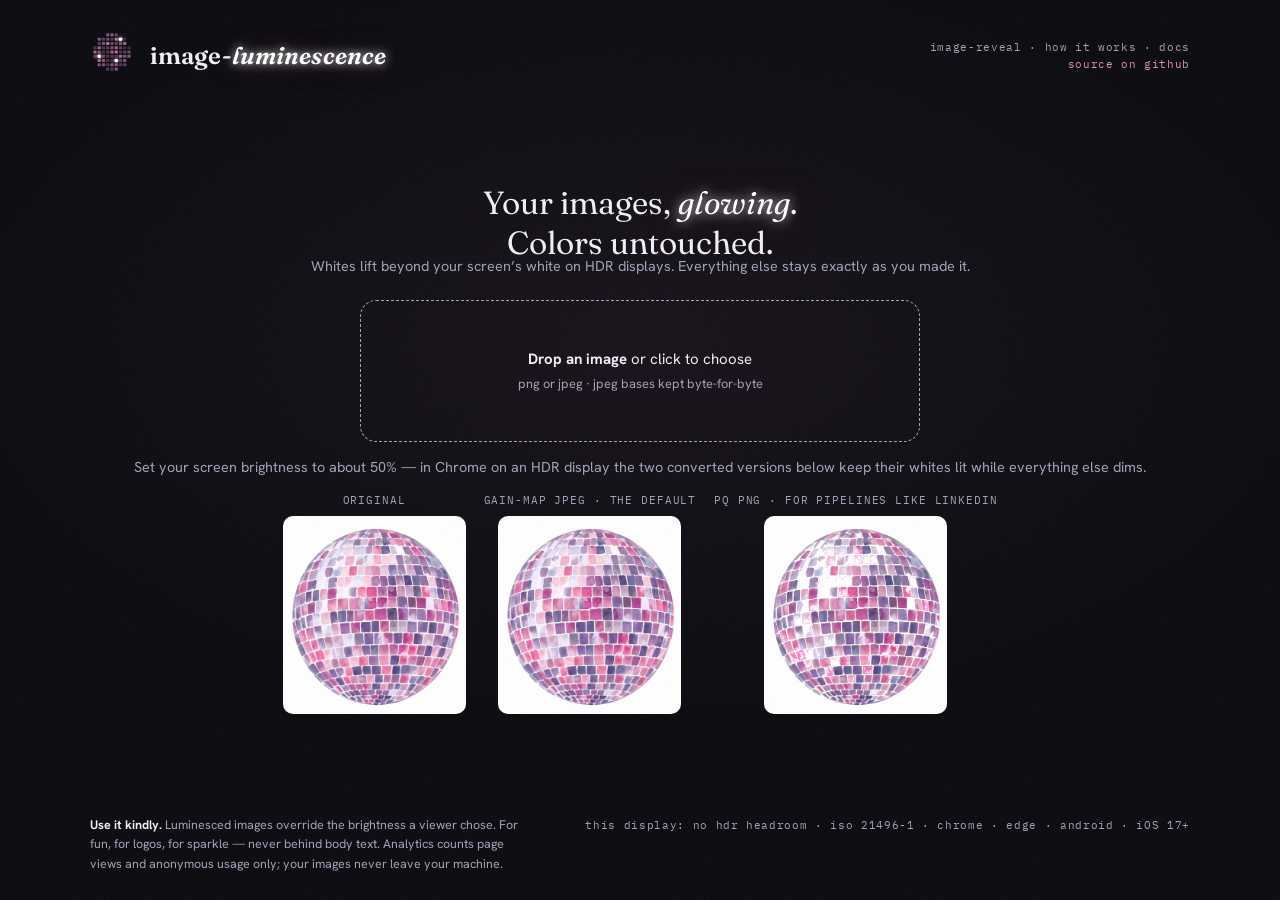
==== commit 20f12d8e: "image-reveal naming; examples inline on tool pages below the drop areas Caption sits above the examp" ====
--- a/docs/index.html
+++ b/docs/index.html
@@ -113,9 +113,8 @@
     </a>
     <h1><a id="wordmark-link" href="#">image-<span class="lumi">luminescence</span></a></h1>
     <nav class="readout" aria-label="Site">
-      <a href="#reveal" data-room="reveal">reveal</a> &middot;
+      <a href="#reveal" data-room="reveal">image-reveal</a> &middot;
       <a href="#how" data-room="how">how it works</a> &middot;
-      <a href="#examples" data-room="examples">examples</a> &middot;
       <a href="#docs" data-room="docs">docs</a><br>
       <a href="https://github.com/kwicz/image-luminescence" class="ext">source on github</a>
     </nav>
@@ -135,6 +134,26 @@
         <p><strong>Drop an image</strong> or click to choose</p>
         <p class="small">png or jpeg &middot; jpeg bases kept byte-for-byte</p>
         <input type="file" id="file-input" accept="image/png,image/jpeg" hidden>
+      </div>
+
+      <div id="home-examples">
+        <p class="sub small">Set your screen brightness to about 50% &mdash;
+        in Chrome on an HDR display the two converted versions below keep
+        their whites lit while everything else dims.</p>
+        <div class="compare compact">
+          <figure>
+            <figcaption>original</figcaption>
+            <img src="assets/disco-ball.png" alt="Watercolor disco ball, original">
+          </figure>
+          <figure>
+            <figcaption>gain-map jpeg &middot; the default</figcaption>
+            <img src="assets/disco-ball-luminescence.jpg" alt="Luminesced — glows on HDR displays">
+          </figure>
+          <figure>
+            <figcaption>pq png &middot; for pipelines like linkedin</figcaption>
+            <img src="assets/disco-ball-pq.png" alt="PQ version — glows where color profiles survive">
+          </figure>
+        </div>
       </div>
 
       <div id="workbench" hidden>
@@ -199,9 +218,25 @@
         <figcaption>the file &middot; what you see depends on your display</figcaption>
         <img id="reveal-img" alt="Reveal result — SDR displays show the first picture, HDR displays the second">
       </figure>
-      <p class="sub small">The second picture appears at normal brightness
-      &mdash; this is a picture swap, not a flashbang. Thumbnails always
-      show the first picture.</p>
+      <div id="reveal-examples">
+        <p class="sub small">The third image below is one file built from the
+        other two &mdash; what it shows depends on the screen reading it.
+        Thumbnails always show the first.</p>
+        <div class="compare compact">
+          <figure>
+            <figcaption>everyone sees</figcaption>
+            <img src="assets/disco-ball.png" alt="Reveal ingredient A: the disco ball">
+          </figure>
+          <figure>
+            <figcaption>hdr reveals</figcaption>
+            <img src="assets/aang.jpg" alt="Reveal ingredient B">
+          </figure>
+          <figure>
+            <figcaption>the file &middot; same bytes</figcaption>
+            <img src="assets/disco-ball-reveal.jpg" alt="One file that shows A on SDR displays and B on HDR displays">
+          </figure>
+        </div>
+      </div>
     </section>
 
     <!-- room: how it works -->
@@ -254,46 +289,6 @@
       </div>
     </section>
 
-    <!-- room: examples -->
-    <section class="room" id="room-examples">
-      <div class="compare">
-        <figure>
-          <figcaption>original</figcaption>
-          <img src="assets/disco-ball.png" alt="Watercolor disco ball, original">
-        </figure>
-        <figure>
-          <figcaption>gain-map jpeg &middot; the default</figcaption>
-          <img src="assets/disco-ball-luminescence.jpg" alt="Watercolor disco ball, luminesced — glows on HDR displays">
-        </figure>
-        <figure>
-          <figcaption>pq png &middot; for pipelines like linkedin</figcaption>
-          <img src="assets/disco-ball-pq.png" alt="PQ version — glows where color profiles survive; looks washed out in viewers that ignore them">
-        </figure>
-      </div>
-      <p class="sub"><strong>Now set your screen brightness to about 50%.</strong>
-      Everything dims except the luminesced whites &mdash; the grout between
-      tiles holds its intensity like it&rsquo;s lit from behind. Converted
-      files glow <em>in the browser</em> &mdash; Chrome is the sure thing;
-      desktop image viewers often show correct colors without the boost.</p>
-      <div class="compare compact">
-        <figure>
-          <figcaption>everyone sees</figcaption>
-          <img src="assets/disco-ball.png" alt="Reveal ingredient A: the disco ball">
-        </figure>
-        <figure>
-          <figcaption>hdr reveals</figcaption>
-          <img src="assets/aang.jpg" alt="Reveal ingredient B">
-        </figure>
-        <figure>
-          <figcaption>the reveal file &middot; same bytes</figcaption>
-          <img src="assets/disco-ball-reveal.jpg" alt="One file that shows A on SDR displays and B on HDR displays">
-        </figure>
-      </div>
-      <p class="sub small">The third image is one file built from the other
-      two &mdash; what it shows depends on the screen reading it. Make your
-      own in the <a href="#reveal">reveal room</a>.</p>
-    </section>
-
     <!-- room: docs -->
     <section class="room" id="room-docs">
       <p class="lede">Take it <em>home</em>.</p>
@@ -319,7 +314,7 @@
           &mdash; how those glowing company icons work), but viewers that
           ignore the profile show a washed-out ghost (Slack). Only for
           destinations you&rsquo;ve verified.
-          <code>luminescence_reveal.py</code> packs <em>two different
+          <code>image-reveal</code> (luminescence_reveal.py) packs <em>two different
           pictures</em> into one file: SDR viewers see the first, HDR
           viewers see the file become the second. One artifact of the
           format nobody else is using.</p>
@@ -424,7 +419,7 @@
 })();
 
 // ---------- rooms ----------
-const rooms = { home: "room-home", reveal: "room-reveal", how: "room-how", examples: "room-examples", docs: "room-docs" };
+const rooms = { home: "room-home", reveal: "room-reveal", how: "room-how", examples: "room-home", docs: "room-docs" };
 
 function showRoom(name) {
   const target = rooms[name] ? name : "home";
@@ -477,6 +472,7 @@
   outName = file.name.replace(/\.[^.]*$/, "") + "-luminescence.jpg";
   $("intro").hidden = true;
   $("dropzone").hidden = true;
+  $("home-examples").hidden = true;
   $("workbench").hidden = false;
   $("img-before").src = URL.createObjectURL(file);
   convert();
@@ -489,6 +485,7 @@
   $("workbench").hidden = true;
   $("intro").hidden = false;
   $("dropzone").hidden = false;
+  $("home-examples").hidden = false;
   $("file-input").value = "";
 });
 
@@ -534,8 +531,9 @@
     const bytes = await reveal(revealFiles.a, revealFiles.b, { headroom });
     const url = URL.createObjectURL(new Blob([bytes], { type: "image/jpeg" }));
     $("reveal-img").src = url;
+    $("reveal-examples").hidden = true;
     $("reveal-result").hidden = false;
-    const name = revealFiles.a.name.replace(/\.[^.]*$/, "") + "-reveal.jpg";
+    const name = revealFiles.a.name.replace(/\.[^.]*$/, "") + "-image-reveal.jpg";
     $("reveal-download").href = url;
     $("reveal-download").download = name;
     $("reveal-download").hidden = false;
--- a/docs/style.css
+++ b/docs/style.css
@@ -167,6 +167,19 @@
   display: block;
 }
 .compare.compact img { max-height: 22vh; }
+.compare.compact figure {
+  display: flex;
+  flex-direction: column;
+  align-items: center;
+  gap: 7px;
+}
+.compare.compact figcaption { margin-bottom: 0; }
+#home-examples, #reveal-examples {
+  display: flex;
+  flex-direction: column;
+  align-items: center;
+  gap: 14px;
+}
 #room-examples .compare:not(.compact) img { max-height: 30vh; }
 
 .bench-row {
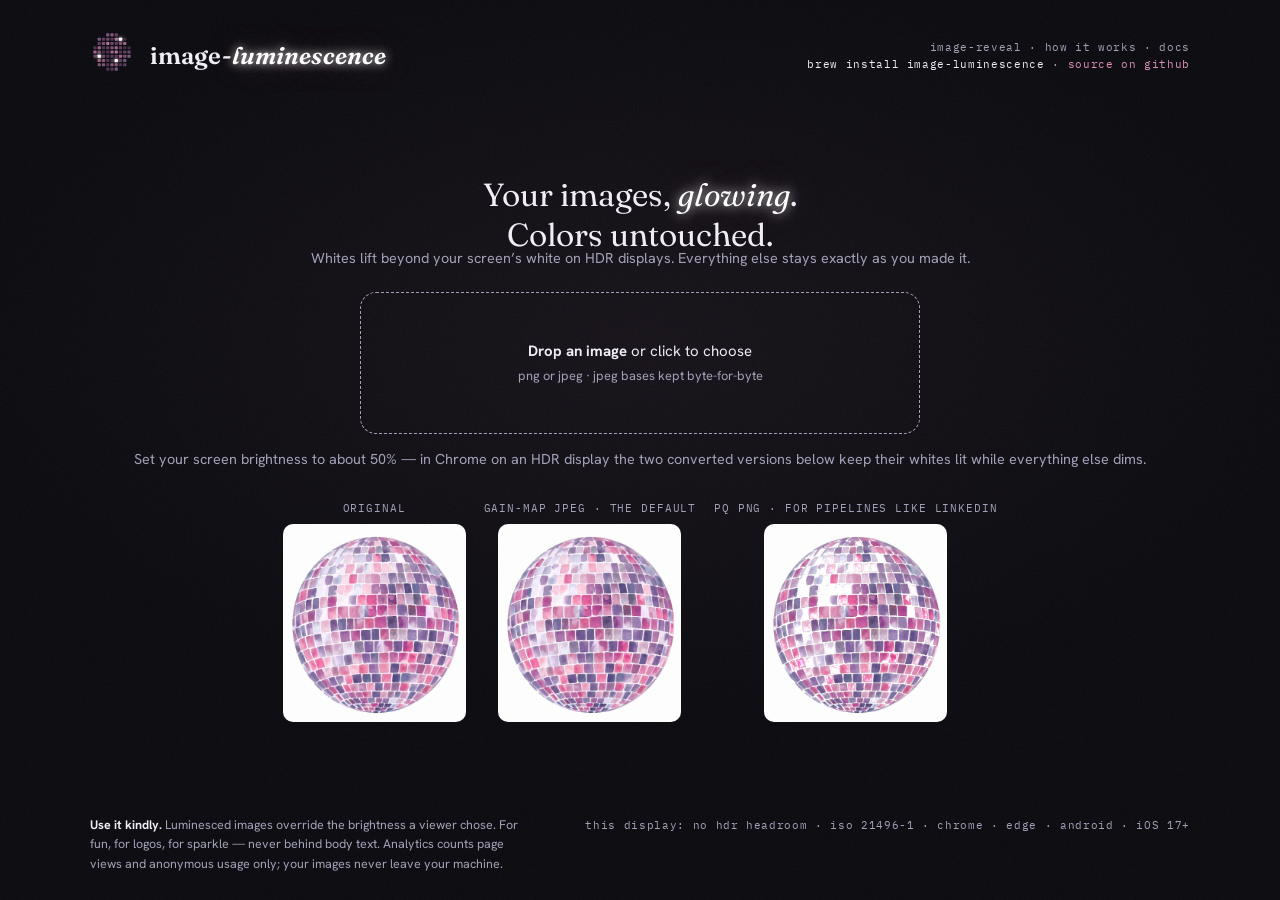
==== commit 34516475: "Lead with the Homebrew install everywhere README opens with the brew one-liner and the Install secti" ====
--- a/docs/index.html
+++ b/docs/index.html
@@ -116,6 +116,7 @@
       <a href="#reveal" data-room="reveal">image-reveal</a> &middot;
       <a href="#how" data-room="how">how it works</a> &middot;
       <a href="#docs" data-room="docs">docs</a><br>
+      <span class="brew">brew install image-luminescence</span> &middot;
       <a href="https://github.com/kwicz/image-luminescence" class="ext">source on github</a>
     </nav>
   </header>
@@ -295,15 +296,21 @@
       <div class="docs-grid">
         <div class="doc-card">
           <p class="doc-title">command line</p>
-          <pre>git clone https://github.com/kwicz/image-luminescence
-cd image-luminescence
-brew install imagemagick libultrahdr
-pip3 install numpy  <span class="c"># skip if you have xcode clt</span>
-python3 luminescence.py logo.png
+          <pre><span class="c"># it's a homebrew package:</span>
+brew tap kwicz/tap
+brew install image-luminescence
+
+luminesce logo.png
 <span class="c"># -&gt; logo-luminescence.jpg</span>
+luminesce-reveal a.png b.png
+luminesce-pq logo.png  <span class="c"># pq png, for linkedin</span>
 
 --boost 49.26  <span class="c">glow ceiling, default max</span>
 --knee  0.85   <span class="c">how near white before glow</span></pre>
+          <p class="doc-body" style="margin-top:10px">Prefer source?
+          <code>git clone</code> the repo, <code>brew install imagemagick
+          libultrahdr</code>, and run the python scripts directly &mdash;
+          same tools, no install.</p>
           <p class="doc-title">which tool</p>
           <p class="doc-body"><strong>Two converters, two strategies.</strong>
           <code>luminescence.py</code> makes gain-map jpegs: glow as
--- a/docs/style.css
+++ b/docs/style.css
@@ -178,7 +178,7 @@
   display: flex;
   flex-direction: column;
   align-items: center;
-  gap: 14px;
+  gap: 30px;
 }
 #room-examples .compare:not(.compact) img { max-height: 30vh; }
 
@@ -288,6 +288,7 @@
   text-shadow: 0 0 8px var(--bloom-halo);
 }
 nav .ext { color: var(--disco); }
+nav .brew { color: var(--ink); }
 
 /* reveal room */
 .reveal-drops { display: flex; gap: 16px; flex-wrap: wrap; justify-content: center; }
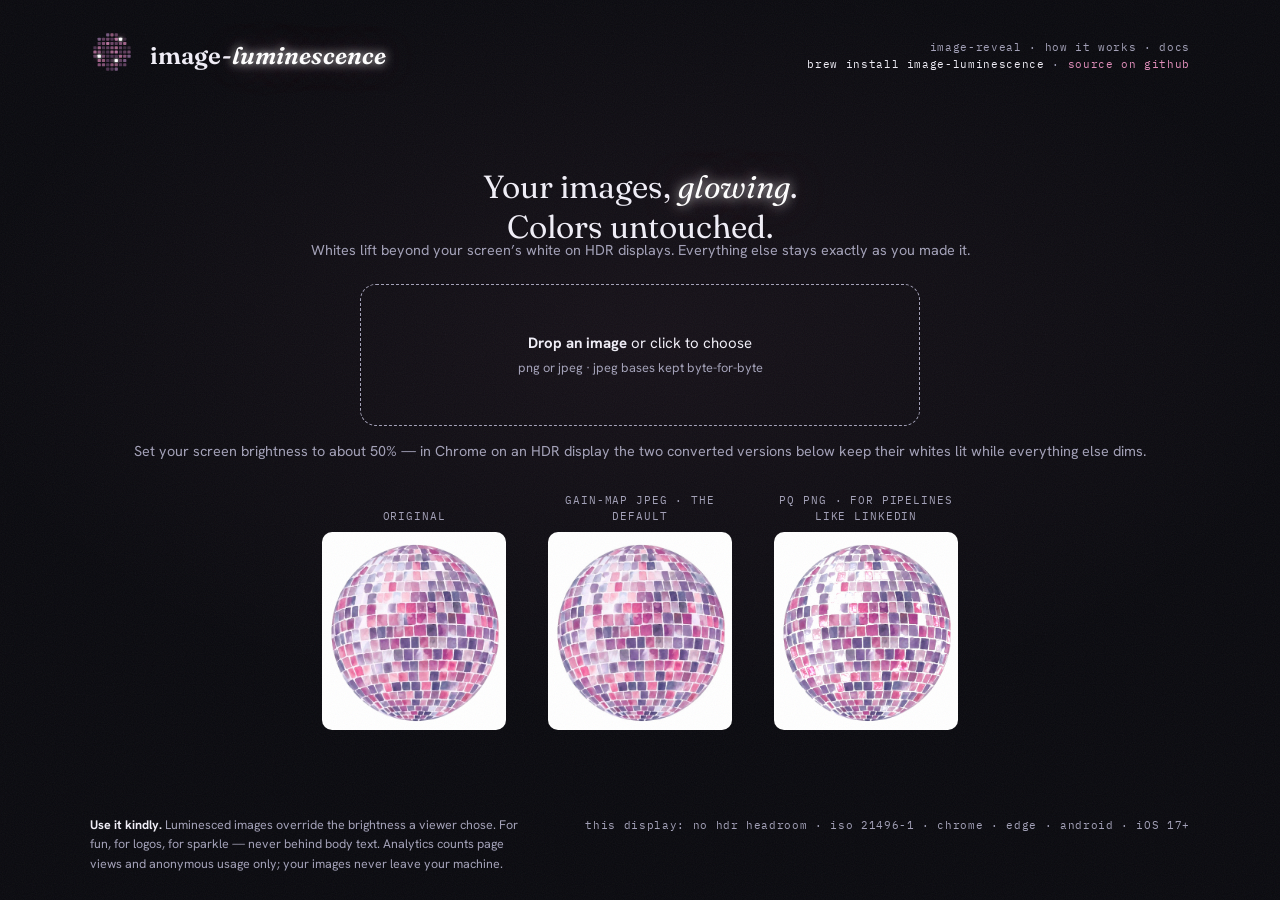
==== commit e1aeeb18: "Choose your destination: in-browser PQ PNG encoder and clearer output picker The workbench asks 'whe" ====
--- a/docs/index.html
+++ b/docs/index.html
@@ -169,6 +169,14 @@
           </figure>
         </div>
         <div class="bench-row">
+          <label>where is it going?
+            <select id="format">
+              <option value="gainmap" selected>anywhere &middot; safe jpeg</option>
+              <option value="pq">linkedin &middot; survives their pipeline</option>
+            </select>
+            <span class="val" id="format-hint">glows in chrome, edge &amp; phones; looks
+            simply normal everywhere unsupported</span>
+          </label>
           <label>glow strength
             <input type="range" id="boost" min="1.1" max="49.26" step="0.01" value="49.26">
             <span class="val" id="boost-label">max &middot; 10,000 nits</span>
@@ -504,6 +512,12 @@
   $("knee-label").textContent = Math.round($("knee").value * 100) + "% · " +
     ($("knee").value > 0.8 ? "near-whites only" : "deeper into midtones");
 });
+$("format").addEventListener("change", () => {
+  $("format-hint").textContent = $("format").value === "pq"
+    ? "the one format linkedin keeps — but it ghosts gray in apps that ignore profiles (slack)"
+    : "glows in chrome, edge & phones; looks simply normal everywhere unsupported";
+  convert();
+});
 $("convert").addEventListener("click", convert);
 
 // ---------- reveal room ----------
@@ -558,19 +572,25 @@
   $("convert").disabled = true;
   $("convert").textContent = "Working…";
   try {
-    const bytes = await luminesce(currentFile, {
-      boost: parseFloat($("boost").value),
-      knee: parseFloat($("knee").value),
-    });
-    const blob = new Blob([bytes], { type: "image/jpeg" });
+    const fmt = $("format").value;
+    const knee = parseFloat($("knee").value);
+    const boost = parseFloat($("boost").value);
+    let bytes, mime, suffix;
+    if (fmt === "pq") {
+      bytes = await luminescePq(currentFile, { knee, nits: 203 + (1000 - 203) * ((boost - 1.1) / (49.26 - 1.1)) + 0 });
+      mime = "image/png";
+      suffix = "-luminescence-linkedin.png";
+    } else {
+      bytes = await luminesce(currentFile, { boost, knee });
+      mime = "image/jpeg";
+      suffix = "-luminescence.jpg";
+    }
+    const blob = new Blob([bytes], { type: mime });
     const url = URL.createObjectURL(blob);
     $("img-after").src = url;
     $("download").href = url;
-    $("download").download = outName;
-    gtag("event", "convert", {
-      boost: parseFloat($("boost").value),
-      knee: parseFloat($("knee").value),
-    });
+    $("download").download = currentFile.name.replace(/\.[^.]*$/, "") + suffix;
+    gtag("event", "convert", { boost, knee, format: fmt });
   } catch (err) {
     alert("Conversion failed: " + err.message);
   } finally {
--- a/docs/style.css
+++ b/docs/style.css
@@ -172,8 +172,15 @@
   flex-direction: column;
   align-items: center;
   gap: 7px;
+  flex: 0 1 200px;
+}
+.compare.compact figcaption {
+  text-align: center;
+  max-width: 100%;
+  line-height: 1.5;
 }
 .compare.compact figcaption { margin-bottom: 0; }
+.compare.compact { gap: 26px; align-items: end; }
 #home-examples, #reveal-examples {
   display: flex;
   flex-direction: column;
@@ -308,7 +315,7 @@
 }
 .dropzone-mini p { margin: 2px 0; }
 .dropzone-mini .small { color: var(--dim); font-size: 0.78rem; }
-#reveal-bench select {
+.bench-row select {
   background: var(--void);
   color: var(--ink);
   border: 1px solid var(--dim);
